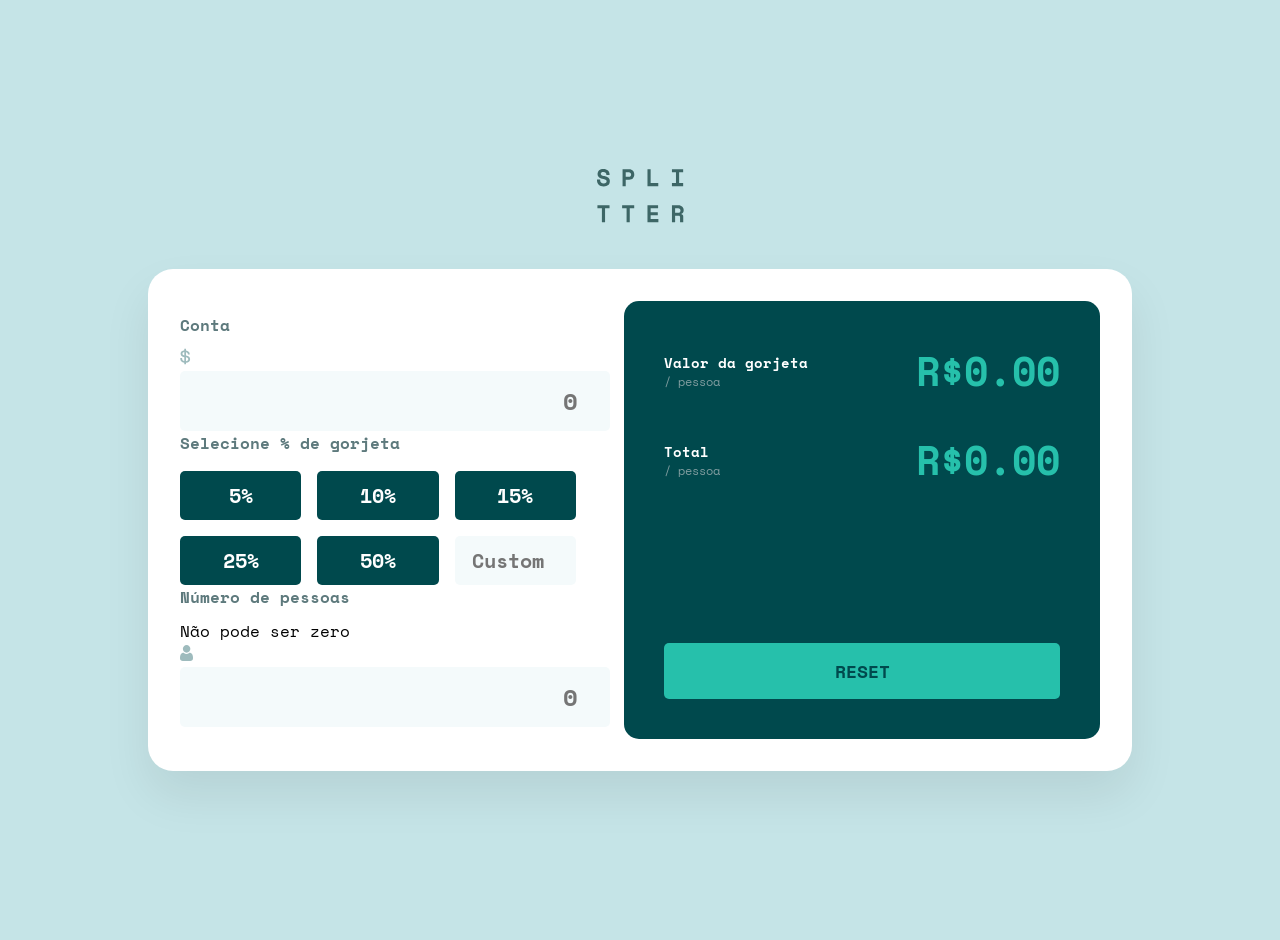
==== meu-projeto-clone-gorgetas/index.html @ f6345464 "atualizando calculadora - aula dia 06/03" ====
<!doctype html>
<html lang="pt-br">
  <head>
    <meta charset="UTF-8" />
    <meta name="viewport" content="width=device-width, initial-scale=1.0"/>
    <title>Splitter - Calculadora de Gorjetas</title>
    <link href="https://fonts.googleapis.com/css2?family=Space+Mono:wght@700&display=swap" rel="stylesheet"/>
    <script src="script.js"></script>
    <link rel="stylesheet" href="style.css"/>
  </head>
  <body>
    <header>
      <img src="assets/logo.svg" alt="SPLITTER"/>
    </header>

    <main class="calculator-card">
      <section class="input-section">
        <div class="input-group">
          <label for="bill" >Conta</label>
          <div class="input-wrapper">
            <img src="assets/icon-dollar.svg" alt="" class="icon"/>
            <input type="number" id="bill" placeholder="0" step="0.01"/>
          </div>
        </div>

        <div class="tip-section">
          <p>Selecione % de gorjeta</p>
          <div class="tip-grid">
            <button type="button" class="tip-btn">5%</button>
            <button type="button" class="tip-btn">10%</button>
            <button type="button" class="tip-btn">15%</button>
            <button type="button" class="tip-btn">25%</button>
            <button type="button" class="tip-btn">50%</button>
            <input type="number" id="custom-tip" placeholder="Custom"/>
          </div>
        </div>

        <div class="input-group">
          <div class="label-row">
            <label for="people">Número de pessoas</label>
            <span class="error-msg" id="error-text">Não pode ser zero</span>
          </div>
          <div class="input-wrapper">
            <img src="assets/icon-person.svg" alt="" class="input-icon">
            <input type="number" id="people" placeholder="0"/>
          </div>
        </div>
      </section>

      <section class="results-section">
        <div class="result-row">
          <div class="result-text">
            <p class="title">Valor da gorjeta</p>
            <p class="subtitle">/ pessoa</p>
          </div>
          <div class="amount">R$0.00</div>
        </div>

        <div class="result-row">
          <div class="result-text">
            <p class="title">Total</p>
            <p class="subtitle">/ pessoa</p>
          </div>
          <div class="amount">R$0.00</div>
        </div>

        <button type="button" class="reset-btn">RESET</button>
      </section>
    </main>
  </body>
</html>
---- meu-projeto-clone-gorgetas/style.css ----
:root {
  --strong-cyan: hsl(172, 67%, 45%);
  --very-dark-cyan: hsl(183, 100%, 15%);
  --dark-grayish-cyan: hsl(186, 14%, 43%);
  --grayish-cyan: hsl(184, 14%, 56%);
  --light-grayish-cyan: hsl(185, 41%, 84%);
  --very-light-grayish-cyan: hsl(189, 47%, 97%);
  --white: hsl(0, 100%, 100%);
  --error-red: #d38c7b;
}

* {
  margin: 0;
  padding: 0;
  font-family: "Space Mono", monospace;
}

body {
  background-color: var(--light-grayish-cyan);
  min-height: 100vh;
  display: flex;
  flex-direction: column;
  align-items: center;
  justify-content: center;
  padding: 20px;
}

header {
  margin-bottom: 40px;
}

.calculator-card {
  background-color: var(--white);
  width: 100%;
  max-width: 920px;
  padding: 32px;
  border-radius: 25px;
  display: flex;
  gap: 48px;
  box-shadow: 0 24px 48px rgba(0, 0, 0, 0.08);
}

.input-section {
  flex: 1;
  padding: 12px 0;
}

.input-group label,
.tip-section p {
  display: flex;
  color: var(--dark-grayish-cyan);
  font-weight: 700;
  margin-bottom: 10px;
}

.input-wrapper {
  position: relative;
}

.input-wrapper input {
  width: 100%;
  background-color: var(--very-light-grayish-cyan);
  border: 2px solid transparent;
  border-radius: 5px;
  padding: 10px 15px;
  text-align: right;
  font-size: 24px;
  font-weight: 700;
  color: var(--very-dark-cyan);
  outline: none;
  cursor: pointer;
}

.input-wrapper input:focus {
  border-color: var(--strong-cyan);
}

.tip-grid {
  display: grid;
  grid-template-columns: repeat(3, 1fr);
  gap: 16px;
  margin-top: 16px;
}

.tip-btn {
  background-color: var(--very-dark-cyan);
  color: var(--white);
  border: none;
  padding: 10px;
  font-size: 20px;
  font-weight: 700;
  border-radius: 5px;
  cursor: pointer;
  transition: 0.3s;
}

.tip-btn:hover {
  background-color: var(--light-grayish-cyan);
  color: var(--very-dark-cyan);
}

#custom-tip {
  background-color: var(--very-light-grayish-cyan);
  border: none;
  border-radius: 5px;
  text-align: center;
  font-size: 20px;
  font-weight: 700;
  color: var(--very-dark-cyan);
  width: 100%;
  padding: 10px;
  box-sizing: border-box;
}

.results-section {
  flex: 1;
  background-color: var(--very-dark-cyan);
  border-radius: 15px;
  padding: 40px;
  display: flex;
  flex-direction: column;
  justify-content: space-between;
}

.result-row {
  display: flex;
  justify-content: space-between;
  align-items: center;
  margin-bottom: 30px;
}

.result-text .title {
  color: var(--white);
  font-size: 14px;
  font-weight: 700;
}

.result-text .subtitle {
  color: var(--grayish-cyan);
  font-size: 12px;
}

.amount {
  color: var(--strong-cyan);
  font-size: 40px;
  font-weight: 700;
}

.reset-btn {
  width: 100%;
  background-color: var(--strong-cyan);
  color: var(--very-dark-cyan);
  border: none;
  padding: 15px;
  border-radius: 5px;
  font-weight: 700;
  font-size: 18px;
  cursor: pointer;
  margin-top: auto;
}

.reset-btn:disabled {
  opacity: 0.2;
}

@media (max-width: 800px) {
  body {
    padding: 0; 
    justify-content: flex-start;
  }

  header {
    margin: 50px 0;
  }

  .calculator-card {
    flex-direction: column;
    padding: 32px 24px;
    gap: 32px;
    border-radius: 25px 25px 0 0;
    max-width: 82%;
    margin: 0;
  }

  .input-section {
    padding: 0 25px;
  }

  .tip-grid {
    grid-template-columns: repeat(2, 1fr); 
    gap: 16px;
  }

  .input-wrapper input {
    font-size: 24px;
    padding: 6px 16px;
  }

  .results-section {
    padding: 40px 24px 24px 24px;
    border-radius: 15px;
  }

  .amount {
    font-size: 32px;
  }

  .reset-btn {
    margin-top: 16px;
  }
}
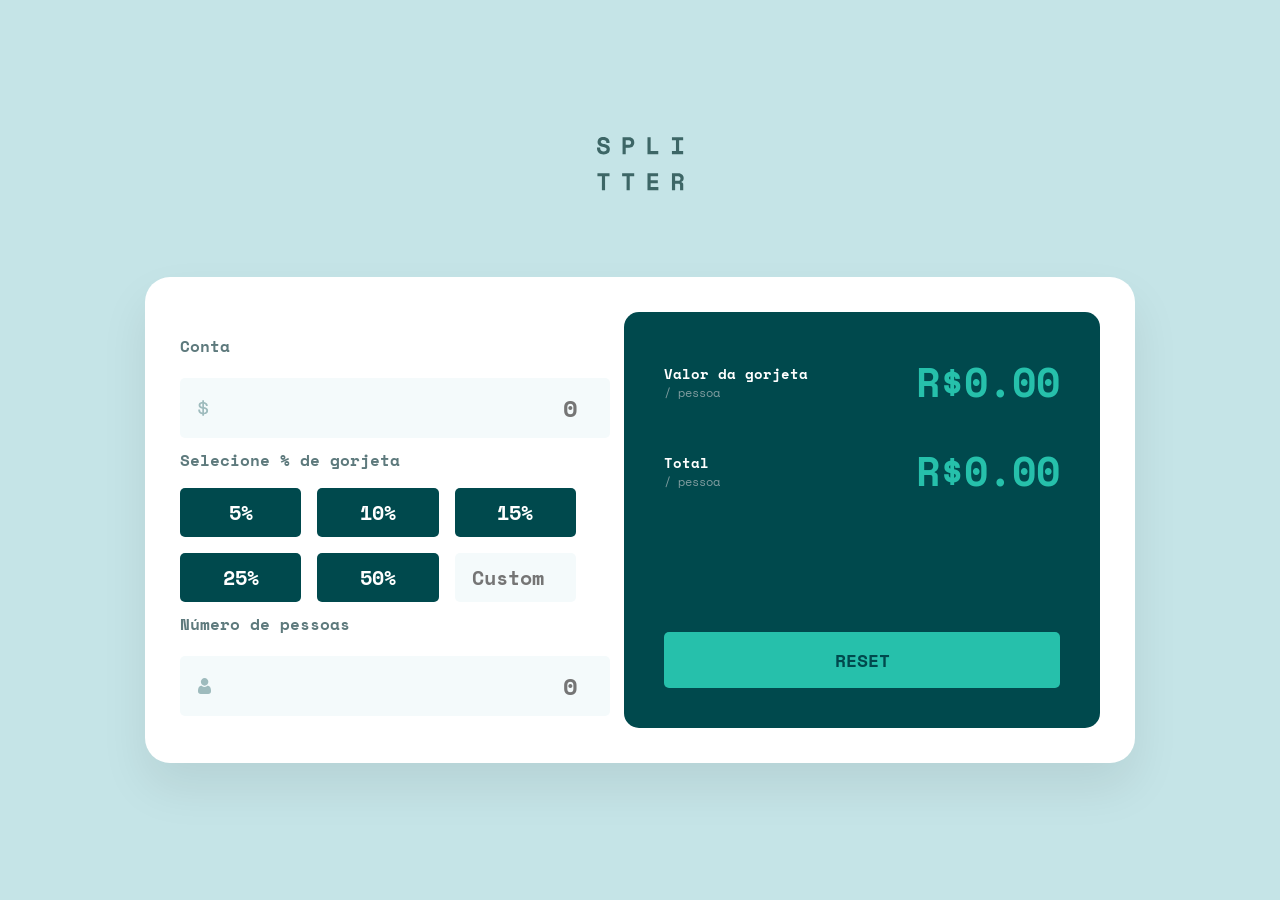
==== commit f3d428d2: "atualizando css e html dos icon | 09/03" ====
--- a/meu-projeto-clone-gorgetas/index.html
+++ b/meu-projeto-clone-gorgetas/index.html
@@ -16,7 +16,7 @@
     <main class="calculator-card">
       <section class="input-section">
         <div class="input-group">
-          <label for="bill" >Conta</label>
+          <label for="bill" class="icon">Conta</label>
           <div class="input-wrapper">
             <img src="assets/icon-dollar.svg" alt="" class="icon"/>
             <input type="number" id="bill" placeholder="0" step="0.01"/>
@@ -37,11 +37,11 @@
 
         <div class="input-group">
           <div class="label-row">
-            <label for="people">Número de pessoas</label>
-            <span class="error-msg" id="error-text">Não pode ser zero</span>
+            <label for="people" class="icon">Número de pessoas</label>
+            <!-- <span class="error-msg" id="error-text">Não pode ser zero</span> -->
           </div>
           <div class="input-wrapper">
-            <img src="assets/icon-person.svg" alt="" class="input-icon">
+            <img src="assets/icon-person.svg" alt="" class="icon">
             <input type="number" id="people" placeholder="0"/>
           </div>
         </div>
--- a/meu-projeto-clone-gorgetas/style.css
+++ b/meu-projeto-clone-gorgetas/style.css
@@ -22,18 +22,17 @@
   flex-direction: column;
   align-items: center;
   justify-content: center;
-  padding: 20px;
 }
 
 header {
-  margin-bottom: 40px;
+  margin-bottom: 80px;
 }
 
 .calculator-card {
   background-color: var(--white);
   width: 100%;
   max-width: 920px;
-  padding: 32px;
+  padding: 35px;
   border-radius: 25px;
   display: flex;
   gap: 48px;
@@ -53,10 +52,34 @@
   margin-bottom: 10px;
 }
 
+.input-group {
+  padding-top: 10px;
+}
+
+.tip-section {
+  padding-top: 10px;
+}
+
 .input-wrapper {
   position: relative;
-}
-
+  }
+  
+  .input-wrapper .icon {
+    position: absolute;
+    left: 18px;
+    top: 50%;
+    transform: translateY(-50%);
+  }
+  
+  label.icon {
+    color: #5E7A7D;
+    font-weight: bold;
+    padding-bottom: 10px;
+  }
+
+  .tip-section label {
+    padding-top: 10px;
+}
 .input-wrapper input {
   width: 100%;
   background-color: var(--very-light-grayish-cyan);
@@ -183,7 +206,7 @@
   }
 
   .input-section {
-    padding: 0 25px;
+    padding: 0px;
   }
 
   .tip-grid {
@@ -193,7 +216,7 @@
 
   .input-wrapper input {
     font-size: 24px;
-    padding: 6px 16px;
+    padding: 0px;
   }
 
   .results-section {
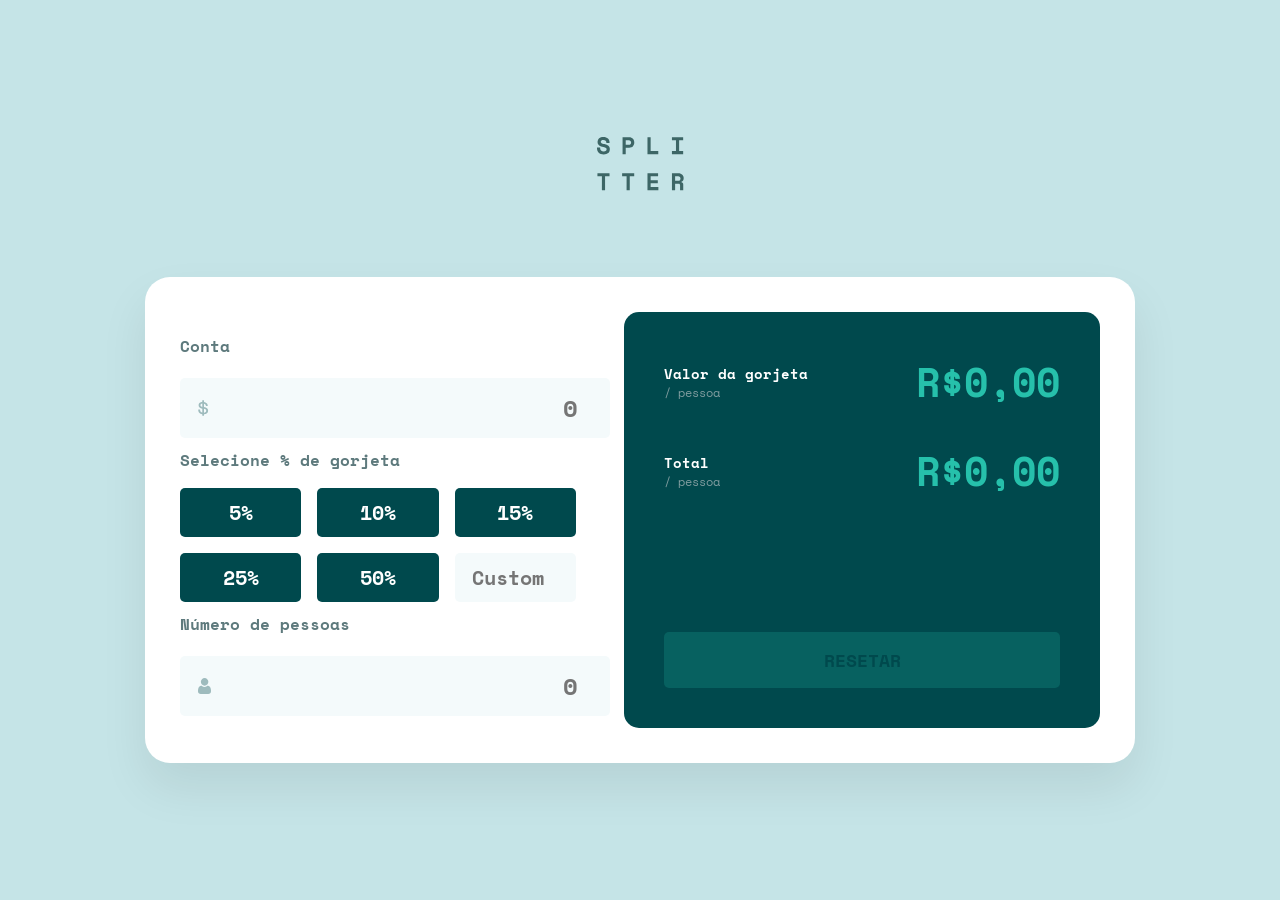
==== commit becd5be0: "fechando javascript e algumas alterações no css e index | 10/03" ====
--- a/meu-projeto-clone-gorgetas/index.html
+++ b/meu-projeto-clone-gorgetas/index.html
@@ -38,7 +38,7 @@
         <div class="input-group">
           <div class="label-row">
             <label for="people" class="icon">Número de pessoas</label>
-            <!-- <span class="error-msg" id="error-text">Não pode ser zero</span> -->
+            <span class="error-msg" id="error-text">Não pode ser zero</span>
           </div>
           <div class="input-wrapper">
             <img src="assets/icon-person.svg" alt="" class="icon">
@@ -53,7 +53,7 @@
             <p class="title">Valor da gorjeta</p>
             <p class="subtitle">/ pessoa</p>
           </div>
-          <div class="amount">R$0.00</div>
+          <div class="amount" id="tip-amount">R$0,00</div>
         </div>
 
         <div class="result-row">
@@ -61,10 +61,10 @@
             <p class="title">Total</p>
             <p class="subtitle">/ pessoa</p>
           </div>
-          <div class="amount">R$0.00</div>
+          <div class="amount" id="total-amount">R$0,00</div>
         </div>
 
-        <button type="button" class="reset-btn">RESET</button>
+        <button type="button" class="reset-btn">RESETAR</button>
       </section>
     </main>
   </body>
--- a/meu-projeto-clone-gorgetas/style.css
+++ b/meu-projeto-clone-gorgetas/style.css
@@ -62,23 +62,23 @@
 
 .input-wrapper {
   position: relative;
-  }
-  
-  .input-wrapper .icon {
-    position: absolute;
-    left: 18px;
-    top: 50%;
-    transform: translateY(-50%);
-  }
-  
-  label.icon {
-    color: #5E7A7D;
-    font-weight: bold;
-    padding-bottom: 10px;
-  }
-
-  .tip-section label {
-    padding-top: 10px;
+}
+
+.input-wrapper .icon {
+  position: absolute;
+  left: 18px;
+  top: 50%;
+  transform: translateY(-50%);
+}
+
+label.icon {
+  color: #5e7a7d;
+  font-weight: bold;
+  padding-bottom: 10px;
+}
+
+.tip-section label {
+  padding-top: 10px;
 }
 .input-wrapper input {
   width: 100%;
@@ -122,6 +122,11 @@
   color: var(--very-dark-cyan);
 }
 
+.tip-btn.active {
+  background-color: var(--strong-cyan);
+  color: var(--very-dark-cyan);
+}
+
 #custom-tip {
   background-color: var(--very-light-grayish-cyan);
   border: none;
@@ -186,9 +191,25 @@
   opacity: 0.2;
 }
 
+.label-row {
+  display: flex;
+  justify-content: space-between;
+  align-items: center;
+}
+
+.error-msg {
+  color: var(--error-red);
+  font-weight: 700;
+  display: none;
+}
+
+.input-wrapper input.error-border {
+  border-color: var(--error-red);
+}
+
 @media (max-width: 800px) {
   body {
-    padding: 0; 
+    padding: 0;
     justify-content: flex-start;
   }
 
@@ -210,7 +231,7 @@
   }
 
   .tip-grid {
-    grid-template-columns: repeat(2, 1fr); 
+    grid-template-columns: repeat(2, 1fr);
     gap: 16px;
   }
 
